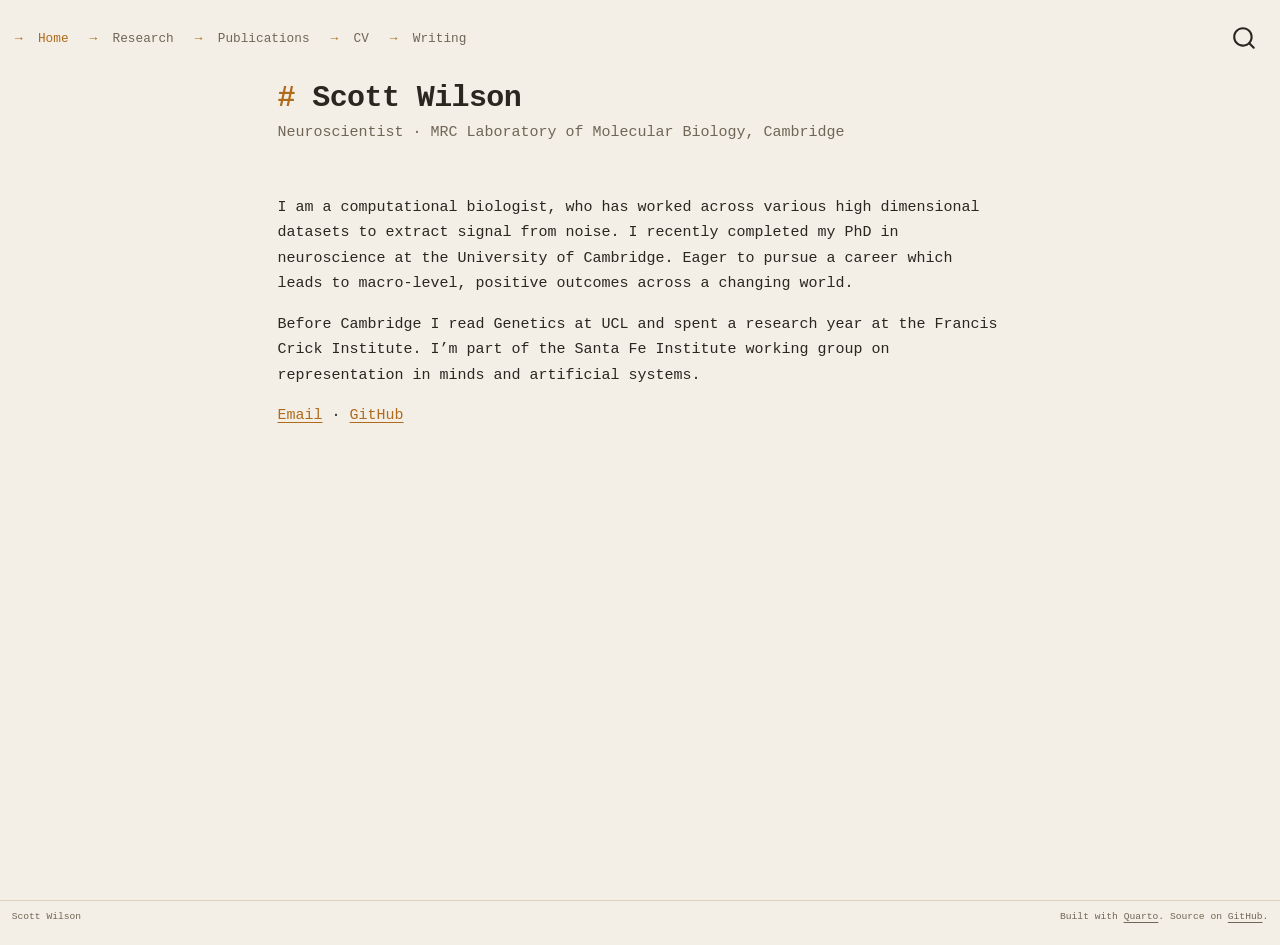
==== index.html @ f89d9766 "Publish site" ====
<!DOCTYPE html>
<html xmlns="http://www.w3.org/1999/xhtml" lang="en" xml:lang="en"><head>

<meta charset="utf-8">
<meta name="generator" content="quarto-1.9.38">

<meta name="viewport" content="width=device-width, initial-scale=1.0, user-scalable=yes">


<title>Scott Wilson</title>
<style>
/* Default styles provided by pandoc.
** See https://pandoc.org/MANUAL.html#variables-for-html for config info.
*/
code{white-space: pre-wrap;}
span.smallcaps{font-variant: small-caps;}
div.columns{display: flex; gap: min(4vw, 1.5em);}
div.column{flex: auto; overflow-x: auto;}
div.hanging-indent{margin-left: 1.5em; text-indent: -1.5em;}
ul.task-list{list-style: none;}
ul.task-list li input[type="checkbox"] {
  width: 0.8em;
  margin: 0 0.8em 0.2em -1em; /* quarto-specific, see https://github.com/quarto-dev/quarto-cli/issues/4556 */ 
  vertical-align: middle;
}
</style>


<script src="site_libs/quarto-nav/quarto-nav.js"></script>
<script src="site_libs/quarto-nav/headroom.min.js"></script>
<script src="site_libs/clipboard/clipboard.min.js"></script>
<script src="site_libs/quarto-search/autocomplete.umd.js"></script>
<script src="site_libs/quarto-search/fuse.min.js"></script>
<script src="site_libs/quarto-search/quarto-search.js"></script>
<meta name="quarto:offset" content="./">
<script src="site_libs/quarto-html/quarto.js" type="module"></script>
<script src="site_libs/quarto-html/tabsets/tabsets.js" type="module"></script>
<script src="site_libs/quarto-html/popper.min.js"></script>
<script src="site_libs/quarto-html/tippy.umd.min.js"></script>
<link href="site_libs/quarto-html/tippy.css" rel="stylesheet">
<link href="site_libs/quarto-html/quarto-syntax-highlighting-98315fc966eab6811d97cf3c209dcdf7.css" rel="stylesheet" id="quarto-text-highlighting-styles">
<script src="site_libs/bootstrap/bootstrap.min.js"></script>
<link href="site_libs/bootstrap/bootstrap-icons.css" rel="stylesheet">
<link href="site_libs/bootstrap/bootstrap-3606cc09a9904698dcfde97bbe5bdd0a.min.css" rel="stylesheet" append-hash="true" id="quarto-bootstrap" data-mode="light">
<script id="quarto-search-options" type="application/json">{
  "location": "navbar",
  "copy-button": false,
  "collapse-after": 3,
  "panel-placement": "end",
  "type": "overlay",
  "limit": 50,
  "keyboard-shortcut": [
    "f",
    "/",
    "s"
  ],
  "show-item-context": false,
  "language": {
    "search-no-results-text": "No results",
    "search-matching-documents-text": "matching documents",
    "search-copy-link-title": "Copy link to search",
    "search-hide-matches-text": "Hide additional matches",
    "search-more-match-text": "more match in this document",
    "search-more-matches-text": "more matches in this document",
    "search-clear-button-title": "Clear",
    "search-text-placeholder": "",
    "search-detached-cancel-button-title": "Cancel",
    "search-submit-button-title": "Submit",
    "search-label": "Search"
  }
}</script>


</head>

<body class="nav-fixed fullcontent quarto-light">

<div id="quarto-search-results"></div>
  <header id="quarto-header" class="headroom fixed-top">
    <nav class="navbar navbar-expand-lg " data-bs-theme="dark">
      <div class="navbar-container container-fluid">
            <div id="quarto-search" class="" title="Search"></div>
          <button class="navbar-toggler" type="button" data-bs-toggle="collapse" data-bs-target="#navbarCollapse" aria-controls="navbarCollapse" role="menu" aria-expanded="false" aria-label="Toggle navigation" onclick="if (window.quartoToggleHeadroom) { window.quartoToggleHeadroom(); }">
  <span class="navbar-toggler-icon"></span>
</button>
          <div class="collapse navbar-collapse" id="navbarCollapse">
            <ul class="navbar-nav navbar-nav-scroll me-auto">
  <li class="nav-item">
    <a class="nav-link active" href="./index.html" aria-current="page"> 
<span class="menu-text">Home</span></a>
  </li>  
  <li class="nav-item">
    <a class="nav-link" href="./research.html"> 
<span class="menu-text">Research</span></a>
  </li>  
  <li class="nav-item">
    <a class="nav-link" href="./publications.html"> 
<span class="menu-text">Publications</span></a>
  </li>  
  <li class="nav-item">
    <a class="nav-link" href="./cv.html"> 
<span class="menu-text">CV</span></a>
  </li>  
  <li class="nav-item">
    <a class="nav-link" href="./writing.html"> 
<span class="menu-text">Writing</span></a>
  </li>  
</ul>
          </div> <!-- /navcollapse -->
            <div class="quarto-navbar-tools">
</div>
      </div> <!-- /container-fluid -->
    </nav>
</header>
<!-- content -->
<div id="quarto-content" class="quarto-container page-columns page-rows-contents page-layout-article page-navbar">
<!-- sidebar -->
<!-- margin-sidebar -->
    
<!-- main -->
<main class="content" id="quarto-document-content">

<header id="title-block-header" class="quarto-title-block default">
<div class="quarto-title">
<h1 class="title">Scott Wilson</h1>
<p class="subtitle lead">Neuroscientist · MRC Laboratory of Molecular Biology, Cambridge</p>
</div>



<div class="quarto-title-meta">

    
  
    
  </div>
  


</header>


<p>I am a computational biologist, who has worked across various high dimensional datasets to extract signal from noise. I recently completed my PhD in neuroscience at the University of Cambridge. Eager to pursue a career which leads to macro-level, positive outcomes across a changing world.</p>
<p>Before Cambridge I read Genetics at UCL and spent a research year at the Francis Crick Institute. I’m part of the Santa Fe Institute working group on representation in minds and artificial systems.</p>
<p><a href="mailto:sc0ttwils0n@pm.me" class="email">Email</a> · <a href="https://github.com/sc0ttwils0n">GitHub</a> <!-- Add when you have them: · [Google Scholar](URL) · [ORCID](URL) · [Bluesky](URL) --></p>
<!-- To add a photo: drop a file at assets/scott.jpg and uncomment the next line.
![](assets/scott.jpg){width="200" fig-alt="Scott Wilson"}
-->



</main> <!-- /main -->
<script id="quarto-html-after-body" type="application/javascript">
  window.document.addEventListener("DOMContentLoaded", function (event) {
    const isCodeAnnotation = (el) => {
      for (const clz of el.classList) {
        if (clz.startsWith('code-annotation-')) {                     
          return true;
        }
      }
      return false;
    }
    const onCopySuccess = function(e) {
      // button target
      const button = e.trigger;
      // don't keep focus
      button.blur();
      // flash "checked"
      button.classList.add('code-copy-button-checked');
      var currentTitle = button.getAttribute("title");
      button.setAttribute("title", "Copied!");
      let tooltip;
      if (window.bootstrap) {
        button.setAttribute("data-bs-toggle", "tooltip");
        button.setAttribute("data-bs-placement", "left");
        button.setAttribute("data-bs-title", "Copied!");
        tooltip = new bootstrap.Tooltip(button, 
          { trigger: "manual", 
            customClass: "code-copy-button-tooltip",
            offset: [0, -8]});
        tooltip.show();    
      }
      setTimeout(function() {
        if (tooltip) {
          tooltip.hide();
          button.removeAttribute("data-bs-title");
          button.removeAttribute("data-bs-toggle");
          button.removeAttribute("data-bs-placement");
        }
        button.setAttribute("title", currentTitle);
        button.classList.remove('code-copy-button-checked');
      }, 1000);
      // clear code selection
      e.clearSelection();
    }
    const getTextToCopy = function(trigger) {
      const outerScaffold = trigger.parentElement.cloneNode(true);
      const codeEl = outerScaffold.querySelector('code');
      for (const childEl of codeEl.children) {
        if (isCodeAnnotation(childEl)) {
          childEl.remove();
        }
      }
      return codeEl.innerText;
    }
    const clipboard = new window.ClipboardJS('.code-copy-button:not([data-in-quarto-modal])', {
      text: getTextToCopy
    });
    clipboard.on('success', onCopySuccess);
    if (window.document.getElementById('quarto-embedded-source-code-modal')) {
      const clipboardModal = new window.ClipboardJS('.code-copy-button[data-in-quarto-modal]', {
        text: getTextToCopy,
        container: window.document.getElementById('quarto-embedded-source-code-modal')
      });
      clipboardModal.on('success', onCopySuccess);
    }
      var localhostRegex = new RegExp(/^(?:http|https):\/\/localhost\:?[0-9]*\//);
      var mailtoRegex = new RegExp(/^mailto:/);
        var filterRegex = new RegExp("https:\/\/sc0ttwils0n\.github\.io");
      var isInternal = (href) => {
          return filterRegex.test(href) || localhostRegex.test(href) || mailtoRegex.test(href);
      }
      // Inspect non-navigation links and adorn them if external
     var links = window.document.querySelectorAll('a[href]:not(.nav-link):not(.navbar-brand):not(.toc-action):not(.sidebar-link):not(.sidebar-item-toggle):not(.pagination-link):not(.no-external):not([aria-hidden]):not(.dropdown-item):not(.quarto-navigation-tool):not(.about-link)');
      for (var i=0; i<links.length; i++) {
        const link = links[i];
        if (!isInternal(link.href)) {
          // undo the damage that might have been done by quarto-nav.js in the case of
          // links that we want to consider external
          if (link.dataset.originalHref !== undefined) {
            link.href = link.dataset.originalHref;
          }
            // target, if specified
            link.setAttribute("target", "_blank");
            if (link.getAttribute("rel") === null) {
              link.setAttribute("rel", "noopener");
            }
        }
      }
    function tippyHover(el, contentFn, onTriggerFn, onUntriggerFn) {
      const config = {
        allowHTML: true,
        maxWidth: 500,
        delay: 100,
        arrow: false,
        appendTo: function(el) {
            return el.parentElement;
        },
        interactive: true,
        interactiveBorder: 10,
        theme: 'quarto',
        placement: 'bottom-start',
      };
      if (contentFn) {
        config.content = contentFn;
      }
      if (onTriggerFn) {
        config.onTrigger = onTriggerFn;
      }
      if (onUntriggerFn) {
        config.onUntrigger = onUntriggerFn;
      }
      window.tippy(el, config); 
    }
    const noterefs = window.document.querySelectorAll('a[role="doc-noteref"]');
    for (var i=0; i<noterefs.length; i++) {
      const ref = noterefs[i];
      tippyHover(ref, function() {
        // use id or data attribute instead here
        let href = ref.getAttribute('data-footnote-href') || ref.getAttribute('href');
        try { href = new URL(href).hash; } catch {}
        const id = href.replace(/^#\/?/, "");
        const note = window.document.getElementById(id);
        if (note) {
          return note.innerHTML;
        } else {
          return "";
        }
      });
    }
    const xrefs = window.document.querySelectorAll('a.quarto-xref');
    const processXRef = (id, note) => {
      // Strip column container classes
      const stripColumnClz = (el) => {
        el.classList.remove("page-full", "page-columns");
        if (el.children) {
          for (const child of el.children) {
            stripColumnClz(child);
          }
        }
      }
      stripColumnClz(note)
      if (id === null || id.startsWith('sec-')) {
        // Special case sections, only their first couple elements
        const container = document.createElement("div");
        if (note.children && note.children.length > 2) {
          container.appendChild(note.children[0].cloneNode(true));
          for (let i = 1; i < note.children.length; i++) {
            const child = note.children[i];
            if (child.tagName === "P" && child.innerText === "") {
              continue;
            } else {
              container.appendChild(child.cloneNode(true));
              break;
            }
          }
          if (window.Quarto?.typesetMath) {
            window.Quarto.typesetMath(container);
          }
          return container.innerHTML
        } else {
          if (window.Quarto?.typesetMath) {
            window.Quarto.typesetMath(note);
          }
          return note.innerHTML;
        }
      } else {
        // Remove any anchor links if they are present
        const anchorLink = note.querySelector('a.anchorjs-link');
        if (anchorLink) {
          anchorLink.remove();
        }
        if (window.Quarto?.typesetMath) {
          window.Quarto.typesetMath(note);
        }
        if (note.classList.contains("callout")) {
          return note.outerHTML;
        } else {
          return note.innerHTML;
        }
      }
    }
    for (var i=0; i<xrefs.length; i++) {
      const xref = xrefs[i];
      tippyHover(xref, undefined, function(instance) {
        instance.disable();
        let url = xref.getAttribute('href');
        let hash = undefined; 
        if (url.startsWith('#')) {
          hash = url;
        } else {
          try { hash = new URL(url).hash; } catch {}
        }
        if (hash) {
          const id = hash.replace(/^#\/?/, "");
          const note = window.document.getElementById(id);
          if (note !== null) {
            try {
              const html = processXRef(id, note.cloneNode(true));
              instance.setContent(html);
            } finally {
              instance.enable();
              instance.show();
            }
          } else {
            // See if we can fetch this
            fetch(url.split('#')[0])
            .then(res => res.text())
            .then(html => {
              const parser = new DOMParser();
              const htmlDoc = parser.parseFromString(html, "text/html");
              const note = htmlDoc.getElementById(id);
              if (note !== null) {
                const html = processXRef(id, note);
                instance.setContent(html);
              } 
            }).finally(() => {
              instance.enable();
              instance.show();
            });
          }
        } else {
          // See if we can fetch a full url (with no hash to target)
          // This is a special case and we should probably do some content thinning / targeting
          fetch(url)
          .then(res => res.text())
          .then(html => {
            const parser = new DOMParser();
            const htmlDoc = parser.parseFromString(html, "text/html");
            const note = htmlDoc.querySelector('main.content');
            if (note !== null) {
              // This should only happen for chapter cross references
              // (since there is no id in the URL)
              // remove the first header
              if (note.children.length > 0 && note.children[0].tagName === "HEADER") {
                note.children[0].remove();
              }
              const html = processXRef(null, note);
              instance.setContent(html);
            } 
          }).finally(() => {
            instance.enable();
            instance.show();
          });
        }
      }, function(instance) {
      });
    }
        let selectedAnnoteEl;
        const selectorForAnnotation = ( cell, annotation) => {
          let cellAttr = 'data-code-cell="' + cell + '"';
          let lineAttr = 'data-code-annotation="' +  annotation + '"';
          const selector = 'span[' + cellAttr + '][' + lineAttr + ']';
          return selector;
        }
        const selectCodeLines = (annoteEl) => {
          const doc = window.document;
          const targetCell = annoteEl.getAttribute("data-target-cell");
          const targetAnnotation = annoteEl.getAttribute("data-target-annotation");
          const annoteSpan = window.document.querySelector(selectorForAnnotation(targetCell, targetAnnotation));
          const lines = annoteSpan.getAttribute("data-code-lines").split(",");
          const lineIds = lines.map((line) => {
            return targetCell + "-" + line;
          })
          let top = null;
          let height = null;
          let parent = null;
          if (lineIds.length > 0) {
              //compute the position of the single el (top and bottom and make a div)
              const el = window.document.getElementById(lineIds[0]);
              top = el.offsetTop;
              height = el.offsetHeight;
              parent = el.parentElement.parentElement;
            if (lineIds.length > 1) {
              const lastEl = window.document.getElementById(lineIds[lineIds.length - 1]);
              const bottom = lastEl.offsetTop + lastEl.offsetHeight;
              height = bottom - top;
            }
            if (top !== null && height !== null && parent !== null) {
              // cook up a div (if necessary) and position it 
              let div = window.document.getElementById("code-annotation-line-highlight");
              if (div === null) {
                div = window.document.createElement("div");
                div.setAttribute("id", "code-annotation-line-highlight");
                div.style.position = 'absolute';
                parent.appendChild(div);
              }
              div.style.top = top - 2 + "px";
              div.style.height = height + 4 + "px";
              div.style.left = 0;
              let gutterDiv = window.document.getElementById("code-annotation-line-highlight-gutter");
              if (gutterDiv === null) {
                gutterDiv = window.document.createElement("div");
                gutterDiv.setAttribute("id", "code-annotation-line-highlight-gutter");
                gutterDiv.style.position = 'absolute';
                const codeCell = window.document.getElementById(targetCell);
                const gutter = codeCell.querySelector('.code-annotation-gutter');
                gutter.appendChild(gutterDiv);
              }
              gutterDiv.style.top = top - 2 + "px";
              gutterDiv.style.height = height + 4 + "px";
            }
            selectedAnnoteEl = annoteEl;
          }
        };
        const unselectCodeLines = () => {
          const elementsIds = ["code-annotation-line-highlight", "code-annotation-line-highlight-gutter"];
          elementsIds.forEach((elId) => {
            const div = window.document.getElementById(elId);
            if (div) {
              div.remove();
            }
          });
          selectedAnnoteEl = undefined;
        };
          // Handle positioning of the toggle
      window.addEventListener(
        "resize",
        throttle(() => {
          elRect = undefined;
          if (selectedAnnoteEl) {
            selectCodeLines(selectedAnnoteEl);
          }
        }, 10)
      );
      function throttle(fn, ms) {
      let throttle = false;
      let timer;
        return (...args) => {
          if(!throttle) { // first call gets through
              fn.apply(this, args);
              throttle = true;
          } else { // all the others get throttled
              if(timer) clearTimeout(timer); // cancel #2
              timer = setTimeout(() => {
                fn.apply(this, args);
                timer = throttle = false;
              }, ms);
          }
        };
      }
        // Attach click handler to the DT
        const annoteDls = window.document.querySelectorAll('dt[data-target-cell]');
        for (const annoteDlNode of annoteDls) {
          annoteDlNode.addEventListener('click', (event) => {
            const clickedEl = event.target;
            if (clickedEl !== selectedAnnoteEl) {
              unselectCodeLines();
              const activeEl = window.document.querySelector('dt[data-target-cell].code-annotation-active');
              if (activeEl) {
                activeEl.classList.remove('code-annotation-active');
              }
              selectCodeLines(clickedEl);
              clickedEl.classList.add('code-annotation-active');
            } else {
              // Unselect the line
              unselectCodeLines();
              clickedEl.classList.remove('code-annotation-active');
            }
          });
        }
    const findCites = (el) => {
      const parentEl = el.parentElement;
      if (parentEl) {
        const cites = parentEl.dataset.cites;
        if (cites) {
          return {
            el,
            cites: cites.split(' ')
          };
        } else {
          return findCites(el.parentElement)
        }
      } else {
        return undefined;
      }
    };
    var bibliorefs = window.document.querySelectorAll('a[role="doc-biblioref"]');
    for (var i=0; i<bibliorefs.length; i++) {
      const ref = bibliorefs[i];
      const citeInfo = findCites(ref);
      if (citeInfo) {
        tippyHover(citeInfo.el, function() {
          var popup = window.document.createElement('div');
          citeInfo.cites.forEach(function(cite) {
            var citeDiv = window.document.createElement('div');
            citeDiv.classList.add('hanging-indent');
            citeDiv.classList.add('csl-entry');
            var biblioDiv = window.document.getElementById('ref-' + cite);
            if (biblioDiv) {
              citeDiv.innerHTML = biblioDiv.innerHTML;
            }
            popup.appendChild(citeDiv);
          });
          return popup.innerHTML;
        });
      }
    }
  });
  </script>
</div> <!-- /content -->
<footer class="footer">
  <div class="nav-footer">
    <div class="nav-footer-left">
<p>Scott Wilson</p>
</div>   
    <div class="nav-footer-center">
      &nbsp;
    </div>
    <div class="nav-footer-right">
<p>Built with <a href="https://quarto.org">Quarto</a>. Source on <a href="https://github.com/sc0ttwils0n/sc0ttwils0n.github.io">GitHub</a>.</p>
</div>
  </div>
</footer>




</body></html>
---- site_libs/quarto-html/tippy.css ----
.tippy-box[data-animation=fade][data-state=hidden]{opacity:0}[data-tippy-root]{max-width:calc(100vw - 10px)}.tippy-box{position:relative;background-color:#333;color:#fff;border-radius:4px;font-size:14px;line-height:1.4;white-space:normal;outline:0;transition-property:transform,visibility,opacity}.tippy-box[data-placement^=top]>.tippy-arrow{bottom:0}.tippy-box[data-placement^=top]>.tippy-arrow:before{bottom:-7px;left:0;border-width:8px 8px 0;border-top-color:initial;transform-origin:center top}.tippy-box[data-placement^=bottom]>.tippy-arrow{top:0}.tippy-box[data-placement^=bottom]>.tippy-arrow:before{top:-7px;left:0;border-width:0 8px 8px;border-bottom-color:initial;transform-origin:center bottom}.tippy-box[data-placement^=left]>.tippy-arrow{right:0}.tippy-box[data-placement^=left]>.tippy-arrow:before{border-width:8px 0 8px 8px;border-left-color:initial;right:-7px;transform-origin:center left}.tippy-box[data-placement^=right]>.tippy-arrow{left:0}.tippy-box[data-placement^=right]>.tippy-arrow:before{left:-7px;border-width:8px 8px 8px 0;border-right-color:initial;transform-origin:center right}.tippy-box[data-inertia][data-state=visible]{transition-timing-function:cubic-bezier(.54,1.5,.38,1.11)}.tippy-arrow{width:16px;height:16px;color:#333}.tippy-arrow:before{content:"";position:absolute;border-color:transparent;border-style:solid}.tippy-content{position:relative;padding:5px 9px;z-index:1}
---- site_libs/quarto-html/quarto-syntax-highlighting-98315fc966eab6811d97cf3c209dcdf7.css ----
/* quarto syntax highlight colors */
:root {
  --quarto-hl-ot-color: #003B4F;
  --quarto-hl-at-color: #657422;
  --quarto-hl-ss-color: #20794D;
  --quarto-hl-an-color: #5E5E5E;
  --quarto-hl-fu-color: #4758AB;
  --quarto-hl-st-color: #20794D;
  --quarto-hl-cf-color: #003B4F;
  --quarto-hl-op-color: #5E5E5E;
  --quarto-hl-er-color: #AD0000;
  --quarto-hl-bn-color: #AD0000;
  --quarto-hl-al-color: #AD0000;
  --quarto-hl-va-color: #111111;
  --quarto-hl-bu-color: inherit;
  --quarto-hl-ex-color: inherit;
  --quarto-hl-pp-color: #AD0000;
  --quarto-hl-in-color: #5E5E5E;
  --quarto-hl-vs-color: #20794D;
  --quarto-hl-wa-color: #5E5E5E;
  --quarto-hl-do-color: #5E5E5E;
  --quarto-hl-im-color: #00769E;
  --quarto-hl-ch-color: #20794D;
  --quarto-hl-dt-color: #AD0000;
  --quarto-hl-fl-color: #AD0000;
  --quarto-hl-co-color: #5E5E5E;
  --quarto-hl-cv-color: #5E5E5E;
  --quarto-hl-cn-color: #8f5902;
  --quarto-hl-sc-color: #5E5E5E;
  --quarto-hl-dv-color: #AD0000;
  --quarto-hl-kw-color: #003B4F;
}

/* other quarto variables */
:root {
  --quarto-font-monospace: "SF Mono", "SFMono-Regular", ui-monospace, "IBM Plex Mono", Menlo, monospace;
}

/* syntax highlight based on Pandoc's rules */
pre > code.sourceCode > span {
  color: #003B4F;
}

code.sourceCode > span {
  color: #003B4F;
}

div.sourceCode,
div.sourceCode pre.sourceCode {
  color: #003B4F;
}

/* Normal */
code span {
  color: #003B4F;
}

/* Alert */
code span.al {
  color: #AD0000;
  font-style: inherit;
}

/* Annotation */
code span.an {
  color: #5E5E5E;
  font-style: inherit;
}

/* Attribute */
code span.at {
  color: #657422;
  font-style: inherit;
}

/* BaseN */
code span.bn {
  color: #AD0000;
  font-style: inherit;
}

/* BuiltIn */
code span.bu {
  font-style: inherit;
}

/* ControlFlow */
code span.cf {
  color: #003B4F;
  font-weight: bold;
  font-style: inherit;
}

/* Char */
code span.ch {
  color: #20794D;
  font-style: inherit;
}

/* Constant */
code span.cn {
  color: #8f5902;
  font-style: inherit;
}

/* Comment */
code span.co {
  color: #5E5E5E;
  font-style: inherit;
}

/* CommentVar */
code span.cv {
  color: #5E5E5E;
  font-style: italic;
}

/* Documentation */
code span.do {
  color: #5E5E5E;
  font-style: italic;
}

/* DataType */
code span.dt {
  color: #AD0000;
  font-style: inherit;
}

/* DecVal */
code span.dv {
  color: #AD0000;
  font-style: inherit;
}

/* Error */
code span.er {
  color: #AD0000;
  font-style: inherit;
}

/* Extension */
code span.ex {
  font-style: inherit;
}

/* Float */
code span.fl {
  color: #AD0000;
  font-style: inherit;
}

/* Function */
code span.fu {
  color: #4758AB;
  font-style: inherit;
}

/* Import */
code span.im {
  color: #00769E;
  font-style: inherit;
}

/* Information */
code span.in {
  color: #5E5E5E;
  font-style: inherit;
}

/* Keyword */
code span.kw {
  color: #003B4F;
  font-weight: bold;
  font-style: inherit;
}

/* Operator */
code span.op {
  color: #5E5E5E;
  font-style: inherit;
}

/* Other */
code span.ot {
  color: #003B4F;
  font-style: inherit;
}

/* Preprocessor */
code span.pp {
  color: #AD0000;
  font-style: inherit;
}

/* SpecialChar */
code span.sc {
  color: #5E5E5E;
  font-style: inherit;
}

/* SpecialString */
code span.ss {
  color: #20794D;
  font-style: inherit;
}

/* String */
code span.st {
  color: #20794D;
  font-style: inherit;
}

/* Variable */
code span.va {
  color: #111111;
  font-style: inherit;
}

/* VerbatimString */
code span.vs {
  color: #20794D;
  font-style: inherit;
}

/* Warning */
code span.wa {
  color: #5E5E5E;
  font-style: italic;
}

.prevent-inlining {
  content: "</";
}

/*# sourceMappingURL=b46869c8da0e52ef886891a57bf895e5.css.map */
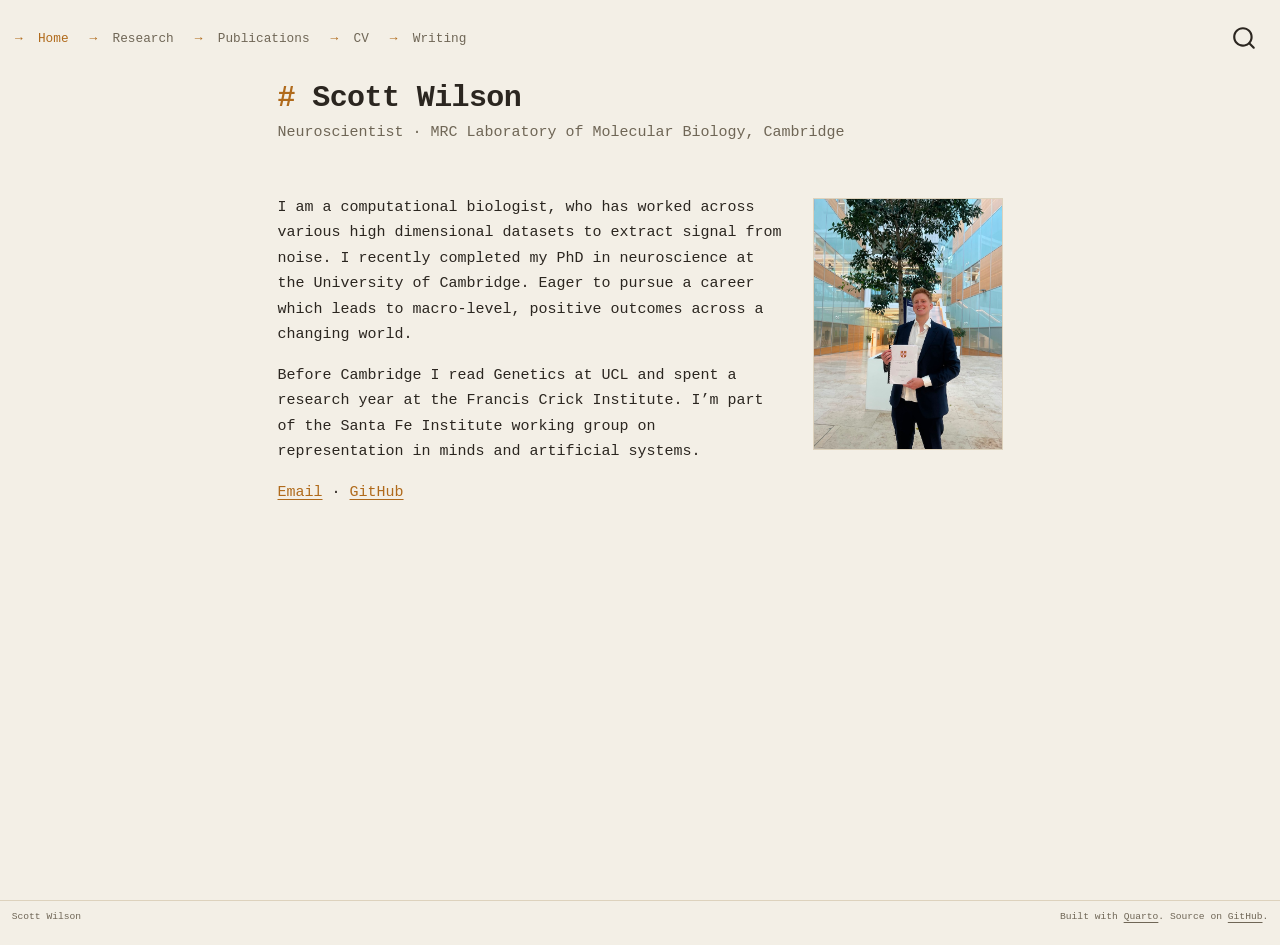
==== commit 558ee30d: "Built site for gh-pages" ====
--- a/index.html
+++ b/index.html
@@ -41,7 +41,7 @@
 <link href="site_libs/quarto-html/quarto-syntax-highlighting-98315fc966eab6811d97cf3c209dcdf7.css" rel="stylesheet" id="quarto-text-highlighting-styles">
 <script src="site_libs/bootstrap/bootstrap.min.js"></script>
 <link href="site_libs/bootstrap/bootstrap-icons.css" rel="stylesheet">
-<link href="site_libs/bootstrap/bootstrap-3606cc09a9904698dcfde97bbe5bdd0a.min.css" rel="stylesheet" append-hash="true" id="quarto-bootstrap" data-mode="light">
+<link href="site_libs/bootstrap/bootstrap-9fa984282e123e38a8cd6fd399311bab.min.css" rel="stylesheet" append-hash="true" id="quarto-bootstrap" data-mode="light">
 <script id="quarto-search-options" type="application/json">{
   "location": "navbar",
   "copy-button": false,
@@ -140,12 +140,10 @@
 </header>
 
 
+<p><img src="assets/scott.jpg" class="headshot img-fluid" alt="Scott Wilson"></p>
 <p>I am a computational biologist, who has worked across various high dimensional datasets to extract signal from noise. I recently completed my PhD in neuroscience at the University of Cambridge. Eager to pursue a career which leads to macro-level, positive outcomes across a changing world.</p>
 <p>Before Cambridge I read Genetics at UCL and spent a research year at the Francis Crick Institute. I’m part of the Santa Fe Institute working group on representation in minds and artificial systems.</p>
 <p><a href="mailto:sc0ttwils0n@pm.me" class="email">Email</a> · <a href="https://github.com/sc0ttwils0n">GitHub</a> <!-- Add when you have them: · [Google Scholar](URL) · [ORCID](URL) · [Bluesky](URL) --></p>
-<!-- To add a photo: drop a file at assets/scott.jpg and uncomment the next line.
-![](assets/scott.jpg){width="200" fig-alt="Scott Wilson"}
--->
 
 
 
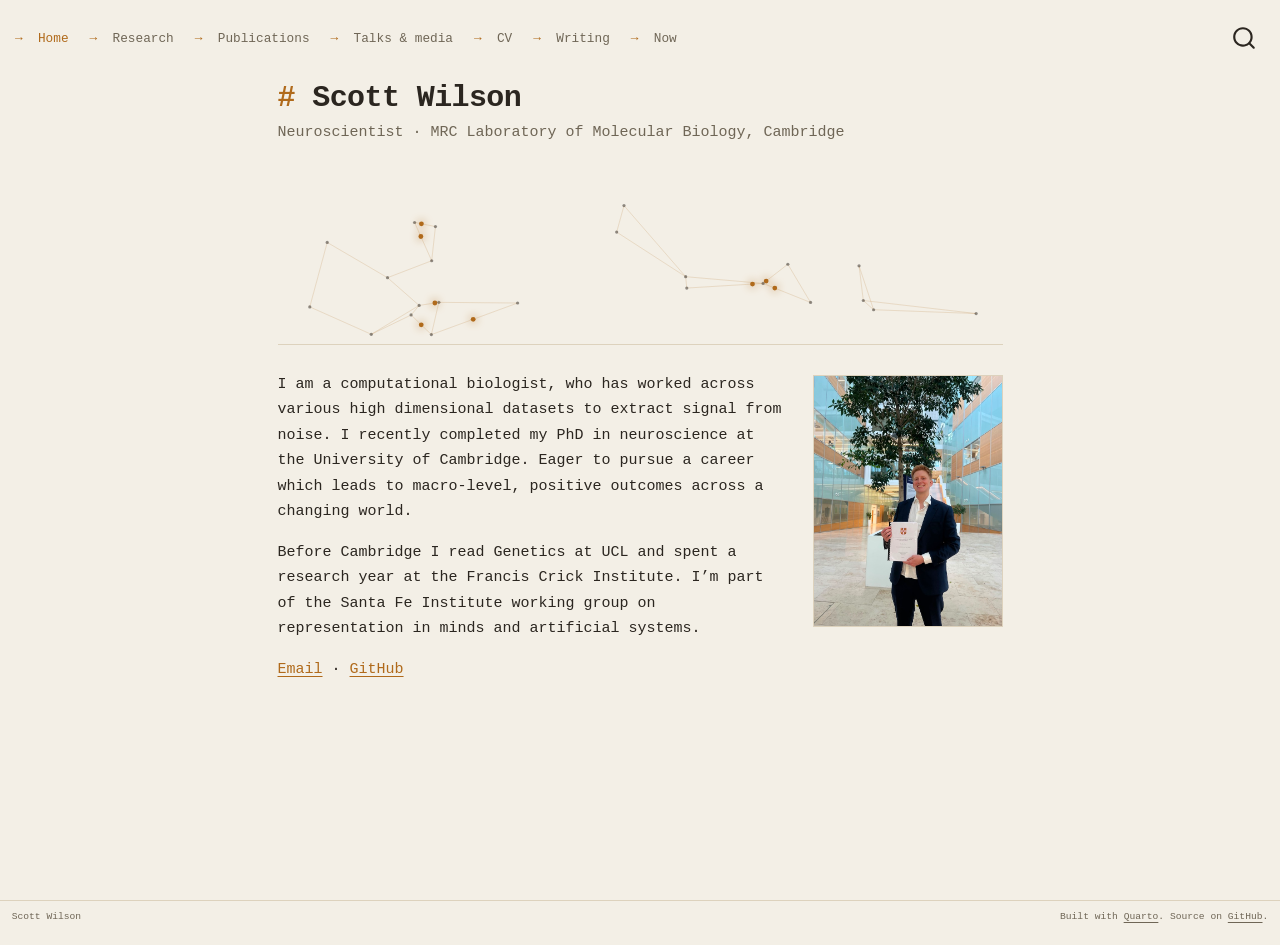
==== commit 87842adc: "Built site for gh-pages" ====
--- a/index.html
+++ b/index.html
@@ -41,7 +41,7 @@
 <link href="site_libs/quarto-html/quarto-syntax-highlighting-98315fc966eab6811d97cf3c209dcdf7.css" rel="stylesheet" id="quarto-text-highlighting-styles">
 <script src="site_libs/bootstrap/bootstrap.min.js"></script>
 <link href="site_libs/bootstrap/bootstrap-icons.css" rel="stylesheet">
-<link href="site_libs/bootstrap/bootstrap-9fa984282e123e38a8cd6fd399311bab.min.css" rel="stylesheet" append-hash="true" id="quarto-bootstrap" data-mode="light">
+<link href="site_libs/bootstrap/bootstrap-2cde234986d61dae4f005f98081dfaba.min.css" rel="stylesheet" append-hash="true" id="quarto-bootstrap" data-mode="light">
 <script id="quarto-search-options" type="application/json">{
   "location": "navbar",
   "copy-button": false,
@@ -98,12 +98,20 @@
 <span class="menu-text">Publications</span></a>
   </li>  
   <li class="nav-item">
+    <a class="nav-link" href="./talks.html"> 
+<span class="menu-text">Talks &amp; media</span></a>
+  </li>  
+  <li class="nav-item">
     <a class="nav-link" href="./cv.html"> 
 <span class="menu-text">CV</span></a>
   </li>  
   <li class="nav-item">
     <a class="nav-link" href="./writing.html"> 
 <span class="menu-text">Writing</span></a>
+  </li>  
+  <li class="nav-item">
+    <a class="nav-link" href="./now.html"> 
+<span class="menu-text">Now</span></a>
   </li>  
 </ul>
           </div> <!-- /navcollapse -->
@@ -140,10 +148,66 @@
 </header>
 
 
+<div class="netwrap" aria-hidden="true"><canvas id="net"></canvas></div>
+<script>
+(function(){
+  var wrap=document.querySelector('.netwrap'), c=document.getElementById('net');
+  if(!c||!wrap) return;
+  var ctx=c.getContext('2d'), DPR=Math.max(1,window.devicePixelRatio||1);
+  var W=0,H=0,nodes=[],edges=[],pulses=[],raf;
+  var AMBER='#b06a1b', INK='43,38,32';
+  var reduce=window.matchMedia&&window.matchMedia('(prefers-reduced-motion: reduce)').matches;
+  function rand(a,b){return a+Math.random()*(b-a);}
+  function spawn(){var e=edges[(Math.random()*edges.length)|0]; return {e:e,t:Math.random(),sp:rand(.0016,.0042)};}
+  function build(){
+    W=wrap.clientWidth; H=wrap.clientHeight;
+    c.width=W*DPR; c.height=H*DPR; c.style.width=W+'px'; c.style.height=H+'px';
+    ctx.setTransform(DPR,0,0,DPR,0,0);
+    var N=Math.max(14,Math.min(36,Math.round(W/32)));
+    nodes=[]; for(var i=0;i<N;i++){nodes.push({x:rand(6,W-6),y:rand(6,H-6),vx:rand(-.12,.12),vy:rand(-.12,.12)});}
+    edges=[]; var seen={};
+    for(var i=0;i<N;i++){var d=[];
+      for(var j=0;j<N;j++){if(i!==j){var dx=nodes[i].x-nodes[j].x,dy=nodes[i].y-nodes[j].y; d.push([dx*dx+dy*dy,j]);}}
+      d.sort(function(a,b){return a[0]-b[0];});
+      for(var k=0;k<2;k++){var j=d[k][1],key=Math.min(i,j)+'-'+Math.max(i,j); if(!seen[key]){seen[key]=1; edges.push([i,j]);}}}
+    pulses=[]; var P=reduce?0:Math.min(9,Math.round(edges.length/4));
+    for(var p=0;p<P;p++){pulses.push(spawn());}
+  }
+  function draw(){
+    ctx.clearRect(0,0,W,H); ctx.lineWidth=1;
+    for(var i=0;i<edges.length;i++){var a=nodes[edges[i][0]],b=nodes[edges[i][1]];
+      ctx.strokeStyle='rgba(176,106,27,0.16)'; ctx.beginPath(); ctx.moveTo(a.x,a.y); ctx.lineTo(b.x,b.y); ctx.stroke();}
+    for(var i=0;i<nodes.length;i++){var n=nodes[i]; ctx.fillStyle='rgba('+INK+',0.5)'; ctx.beginPath(); ctx.arc(n.x,n.y,1.6,0,6.283); ctx.fill();}
+    for(var i=0;i<pulses.length;i++){var pu=pulses[i],a=nodes[pu.e[0]],b=nodes[pu.e[1]];
+      var x=a.x+(b.x-a.x)*pu.t,y=a.y+(b.y-a.y)*pu.t;
+      ctx.save(); ctx.shadowColor=AMBER; ctx.shadowBlur=8; ctx.fillStyle=AMBER;
+      ctx.beginPath(); ctx.arc(x,y,2.4,0,6.283); ctx.fill(); ctx.restore();}
+  }
+  function step(){
+    for(var i=0;i<nodes.length;i++){var n=nodes[i]; n.x+=n.vx; n.y+=n.vy;
+      if(n.x<4||n.x>W-4)n.vx*=-1; if(n.y<4||n.y>H-4)n.vy*=-1;}
+    for(var i=0;i<pulses.length;i++){pulses[i].t+=pulses[i].sp; if(pulses[i].t>=1)pulses[i]=spawn();}
+    draw(); raf=requestAnimationFrame(step);
+  }
+  build(); draw(); if(!reduce) step();
+  var rt; window.addEventListener('resize',function(){clearTimeout(rt);
+    rt=setTimeout(function(){if(raf)cancelAnimationFrame(raf); build(); draw(); if(!reduce) step();},200);});
+})();
+</script>
 <p><img src="assets/scott.jpg" class="headshot img-fluid" alt="Scott Wilson"></p>
 <p>I am a computational biologist, who has worked across various high dimensional datasets to extract signal from noise. I recently completed my PhD in neuroscience at the University of Cambridge. Eager to pursue a career which leads to macro-level, positive outcomes across a changing world.</p>
 <p>Before Cambridge I read Genetics at UCL and spent a research year at the Francis Crick Institute. I’m part of the Santa Fe Institute working group on representation in minds and artificial systems.</p>
 <p><a href="mailto:sc0ttwils0n@pm.me" class="email">Email</a> · <a href="https://github.com/sc0ttwils0n">GitHub</a> <!-- Add when you have them: · [Google Scholar](URL) · [ORCID](URL) · [Bluesky](URL) --></p>
+<!-- ============================================================
+     ACADEMIC FAMILY TREE — space reserved for you.
+     When your academictree.org page is ready, uncomment ONE of these:
+
+     ## Academic family tree
+     [My academic family tree](https://academictree.org/REPLACE-WITH-YOUR-URL)
+
+     …or embed a snapshot image you export from the tree:
+     ![](assets/tree.png){fig-alt="My academic family tree" width="100%"}
+     ============================================================ -->
 
 
 
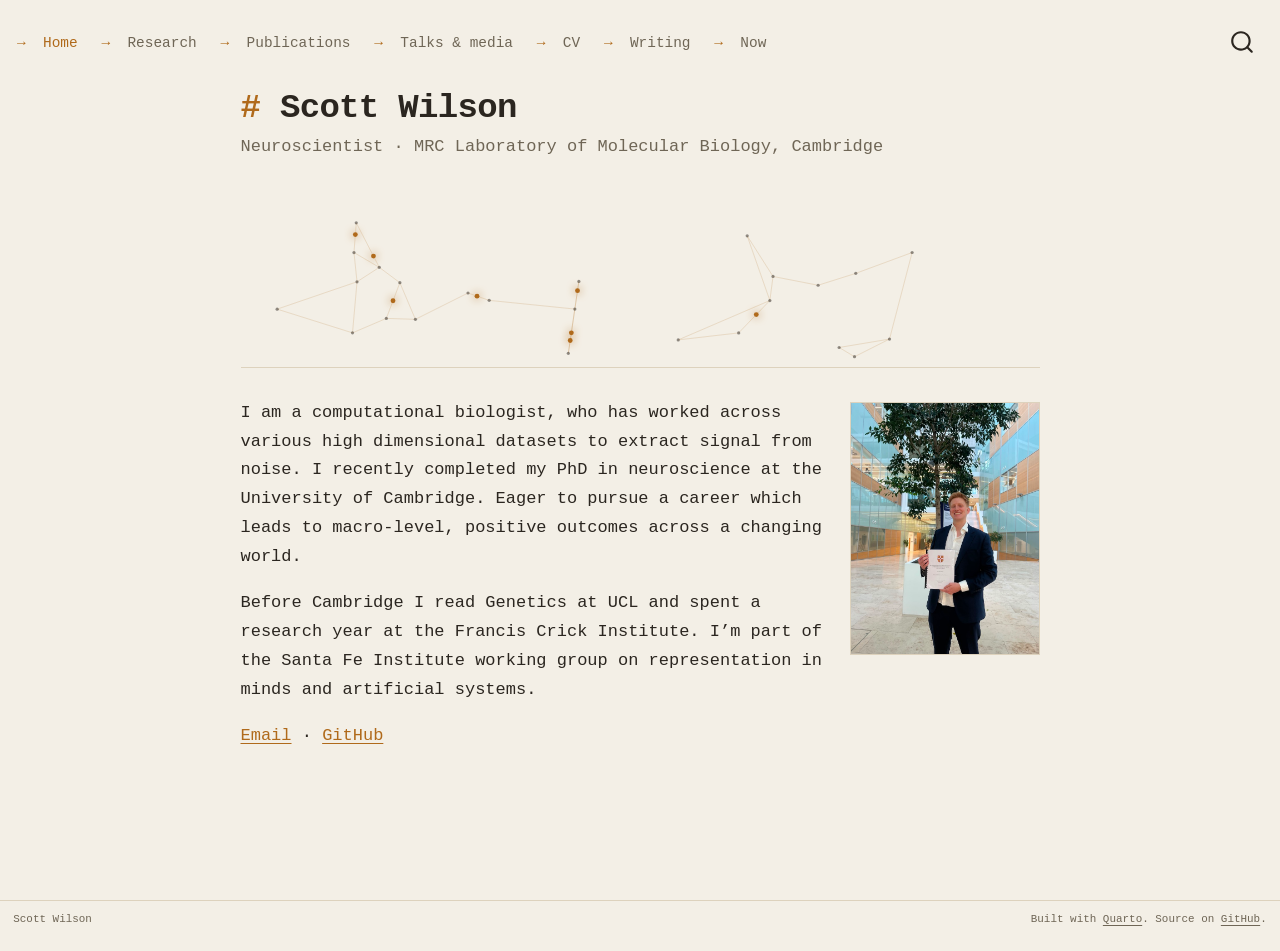
==== commit f3f909b8: "Built site for gh-pages" ====
--- a/index.html
+++ b/index.html
@@ -41,7 +41,7 @@
 <link href="site_libs/quarto-html/quarto-syntax-highlighting-98315fc966eab6811d97cf3c209dcdf7.css" rel="stylesheet" id="quarto-text-highlighting-styles">
 <script src="site_libs/bootstrap/bootstrap.min.js"></script>
 <link href="site_libs/bootstrap/bootstrap-icons.css" rel="stylesheet">
-<link href="site_libs/bootstrap/bootstrap-2cde234986d61dae4f005f98081dfaba.min.css" rel="stylesheet" append-hash="true" id="quarto-bootstrap" data-mode="light">
+<link href="site_libs/bootstrap/bootstrap-e0f1b69524a9d889d0ac8bbef2894856.min.css" rel="stylesheet" append-hash="true" id="quarto-bootstrap" data-mode="light">
 <script id="quarto-search-options" type="application/json">{
   "location": "navbar",
   "copy-button": false,
